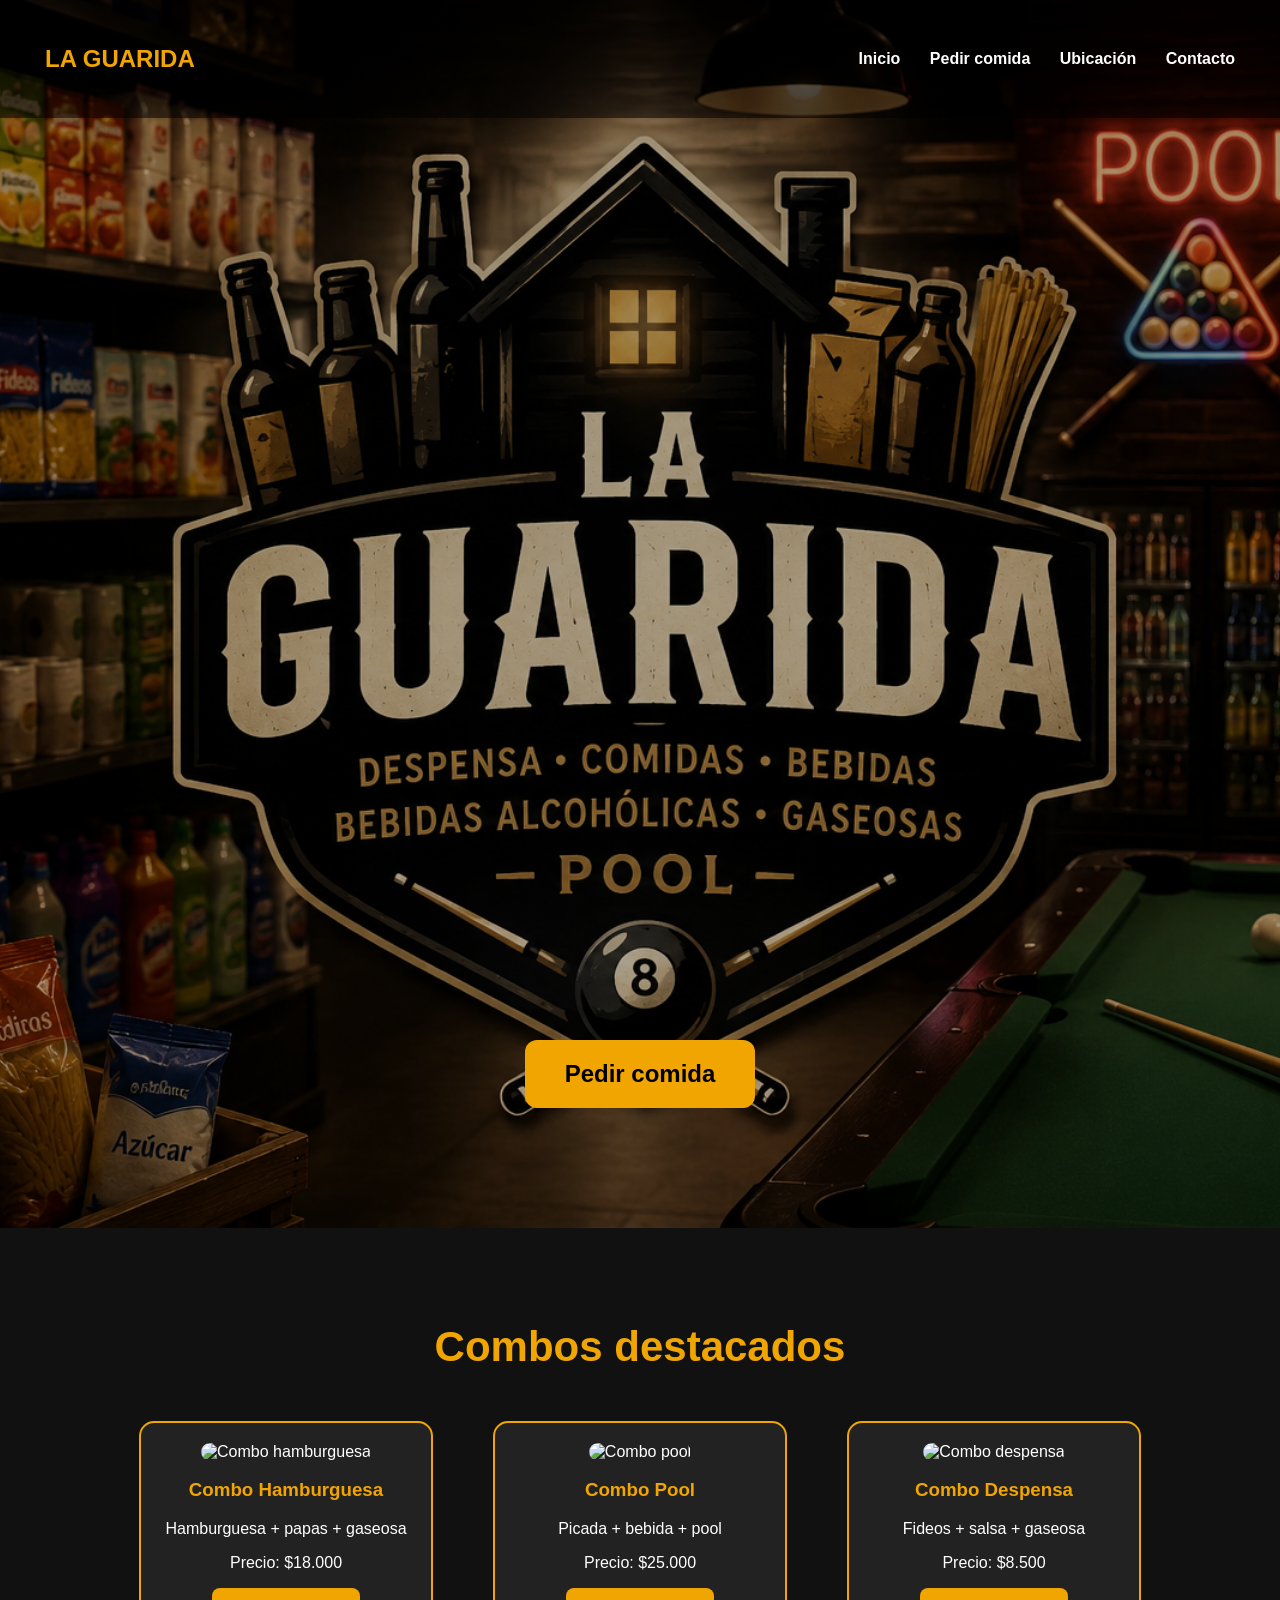
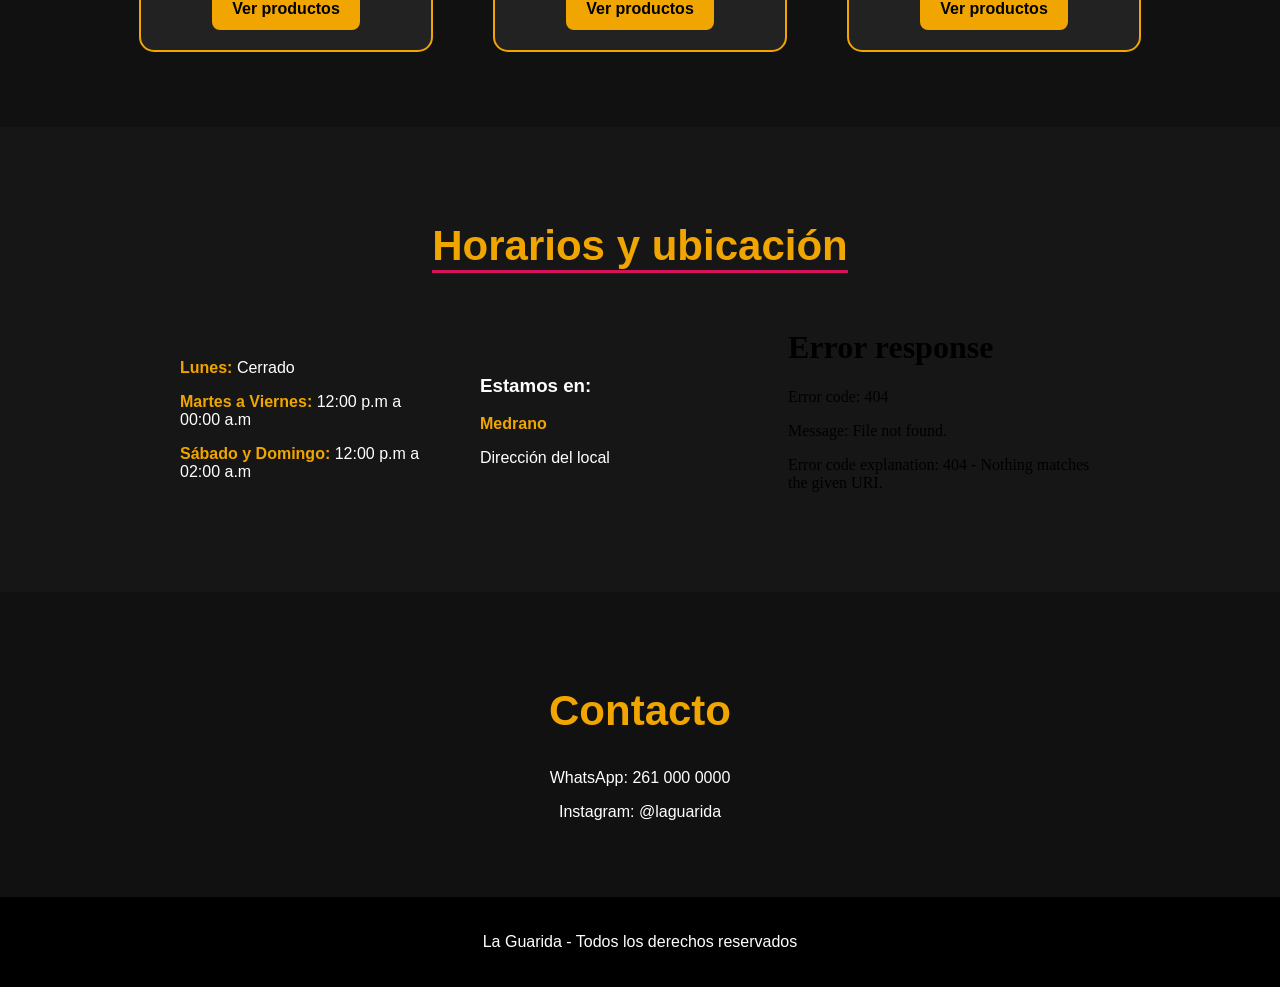
==== index.html @ c8bbaca8 "Add files via upload" ====
<!DOCTYPE html>
<html lang="es">
<head>
    <meta charset="UTF-8">
    <title>La Guarida</title>
    <link rel="stylesheet" href="style.css">
</head>

<body>

<header id="inicio" class="banner">
    <nav>
        <h2>LA GUARIDA</h2>

        <div>
            <a href="index.html">Inicio</a>
            <a href="productos.html">Pedir comida</a>
            <a href="#ubicacion">Ubicación</a>
            <a href="#contacto">Contacto</a>
        </div>
    </nav>

    <div class="contenido-banner">
        <a class="boton" href="productos.html">Pedir comida</a>
    </div>
</header>

<section id="combos">
    <h2>Combos destacados</h2>

    <div class="contenedor-productos">

        <div class="producto">
            <img src="combo1.jpg" alt="Combo hamburguesa">
            <h3>Combo Hamburguesa</h3>
            <p>Hamburguesa + papas + gaseosa</p>
            <p>Precio: $18.000</p>
            <a class="boton-producto" href="productos.html">Ver productos</a>
        </div>

        <div class="producto">
            <img src="combo2.jpg" alt="Combo pool">
            <h3>Combo Pool</h3>
            <p>Picada + bebida + pool</p>
            <p>Precio: $25.000</p>
            <a class="boton-producto" href="productos.html">Ver productos</a>
        </div>

        <div class="producto">
            <img src="combo3.jpg" alt="Combo despensa">
            <h3>Combo Despensa</h3>
            <p>Fideos + salsa + gaseosa</p>
            <p>Precio: $8.500</p>
            <a class="boton-producto" href="productos.html">Ver productos</a>
        </div>

    </div>
</section>

<section id="ubicacion" class="ubicacion">
    <h2>Horarios y ubicación</h2>

    <div class="contenedor-ubicacion">

        <div class="horarios">
            <p><strong>Lunes:</strong> Cerrado</p>
            <p><strong>Martes a Viernes:</strong> 12:00 p.m a 00:00 a.m</p>
            <p><strong>Sábado y Domingo:</strong> 12:00 p.m a 02:00 a.m</p>
        </div>

        <div class="direccion">
            <h3>Estamos en:</h3>
            <p><strong>Medrano</strong></p>
            <p>Dirección del local</p>
        </div>

        <div class="mapa">
            <iframe
                src="PEGAR_LINK_DE_GOOGLE_MAPS"
                width="320"
                height="220"
                style="border:0;"
                allowfullscreen=""
                loading="lazy">
            </iframe>
        </div>

    </div>
</section>

<section id="contacto">
    <h2>Contacto</h2>
    <p>WhatsApp: 261 000 0000</p>
    <p>Instagram: @laguarida</p>
</section>

<footer>
    <p>La Guarida - Todos los derechos reservados</p>
</footer>

</body>
</html>
---- style.css ----
body {
    margin: 0;
    font-family: Arial, sans-serif;
    background-color: #111;
    color: white;
}

.banner {
    min-height: 100vh;
    background-image: linear-gradient(rgba(0,0,0,0.3), rgba(0,0,0,0.3)), url("fondo.jpg");
    background-size: cover;
    background-position: center;
    background-repeat: no-repeat;
}

nav {
    display: flex;
    justify-content: space-between;
    align-items: center;
    padding: 25px 45px;
    background-color: rgba(0, 0, 0, 0.55);
}

nav h2 {
    color: #f0a500;
}

nav a {
    color: white;
    text-decoration: none;
    margin-left: 25px;
    font-weight: bold;
}

.contenido-banner {
    min-height: 110vh;
    display: flex;
    justify-content: center;
    align-items: flex-end;
    padding-bottom: 120px;
}

.boton {
    background-color: #f0a500;
    color: black;
    padding: 20px 40px;
    font-size: 24px;
    font-weight: bold;
    text-decoration: none;
    border-radius: 12px;
}

section {
    padding: 60px;
    text-align: center;
}

section h2 {
    font-size: 42px;
    color: #f0a500;
}

.contenedor-productos {
    display: flex;
    justify-content: center;
    gap: 30px;
    flex-wrap: wrap;
}

.producto {
    background-color: #222;
    border: 2px solid #f0a500;
    width: 250px;
    padding: 20px;
    border-radius: 15px;
    margin: 15px;
}

.producto img {
    width: 100%;
    height: 160px;
    object-fit: cover;
    border-radius: 10px;
}

.producto h3 {
    color: #f0a500;
}

.producto button,
.boton-producto {
    background-color: #f0a500;
    color: black;
    border: none;
    padding: 12px 20px;
    border-radius: 8px;
    cursor: pointer;
    font-weight: bold;
    text-decoration: none;
    display: inline-block;
}

.ubicacion {
    background-color: #161616;
}

.ubicacion h2 {
    border-bottom: 3px solid #d4145a;
    display: inline-block;
}

.contenedor-ubicacion {
    display: flex;
    justify-content: center;
    gap: 40px;
    align-items: center;
    flex-wrap: wrap;
}

.horarios,
.direccion {
    text-align: left;
    width: 260px;
}

.horarios strong,
.direccion strong {
    color: #f0a500;
}

.mapa iframe {
    border-radius: 12px;
}

#contacto {
    background-color: #111;
}

footer {
    background-color: black;
    text-align: center;
    padding: 20px;
}

.header-productos {
    background-color: #111;
}

.titulo-productos {
    text-align: center;
    padding: 70px 20px;
}

.titulo-productos h1 {
    font-size: 55px;
    color: #f0a500;
}

.filtros {
    background-color: #191919;
    padding: 30px;
}

.filtros a {
    background-color: #f0a500;
    color: black;
    text-decoration: none;
    padding: 14px 25px;
    border-radius: 8px;
    margin: 10px;
    font-weight: bold;
    display: inline-block;
}
nav button {
    background: none;
    border: none;
    color: white;
    font-weight: bold;
    margin-left: 25px;
    cursor: pointer;
}

nav button:hover {
    color: #f0a500;
}
.modal {
    display: none;
    position: fixed;
    z-index: 1000;
    left: 0;
    top: 0;
    width: 100%;
    height: 100%;
    background-color: rgba(0,0,0,0.8);
    justify-content: center;
    align-items: center;
}

.modal-contenido {
    background-color: #222;
    border: 2px solid #f0a500;
    padding: 30px;
    width: 90%;
    max-width: 500px;
    border-radius: 15px;
    text-align: center;
    color: white;
}

.cerrar {
    float: right;
    font-size: 30px;
    cursor: pointer;
    color: #f0a500;
}

.auto-delivery {
    font-size: 60px;
    margin: 20px;
}

.modal-contenido button {
    background-color: #f0a500;
    color: black;
    border: none;
    padding: 12px 20px;
    margin: 10px;
    border-radius: 8px;
    font-weight: bold;
    cursor: pointer;
}

.datos-delivery {
    display: none;
    margin-top: 20px;
}

.datos-delivery input {
    width: 85%;
    padding: 12px;
    border-radius: 8px;
    border: none;
    margin: 10px;
}
.modal {
    display: none;
    position: fixed;
    z-index: 1000;
    inset: 0;
    background-color: rgba(0,0,0,0.85);
    justify-content: center;
    align-items: center;
}

.modal-delivery {
    position: relative;
    background-color: #252530;
    color: white;
    width: 90%;
    max-width: 950px;
    min-height: 420px;
    border-radius: 20px;
    padding: 40px;
    display: flex;
    gap: 30px;
    align-items: center;
    border: 2px solid #f0a500;
}

.delivery-texto {
    width: 50%;
}

.delivery-texto h2 {
    font-size: 48px;
    color: #f0a500;
}

.delivery-imagen {
    width: 50%;
    text-align: center;
}

.delivery-imagen img {
    width: 100%;
    max-height: 350px;
    object-fit: contain;
}

.cerrar {
    position: absolute;
    top: 15px;
    right: 25px;
    font-size: 35px;
    cursor: pointer;
    color: #f0a500;
}

.modal-delivery button {
    background-color: #f0a500;
    color: black;
    border: none;
    padding: 13px 20px;
    border-radius: 25px;
    margin: 8px;
    font-weight: bold;
    cursor: pointer;
}

.datos-delivery {
    display: none;
    position: absolute;
    bottom: 25px;
    left: 40px;
    right: 40px;
    background-color: #1c1c24;
    padding: 20px;
    border-radius: 15px;
}

.datos-delivery input {
    width: 80%;
    padding: 12px;
    border-radius: 8px;
    border: none;
}
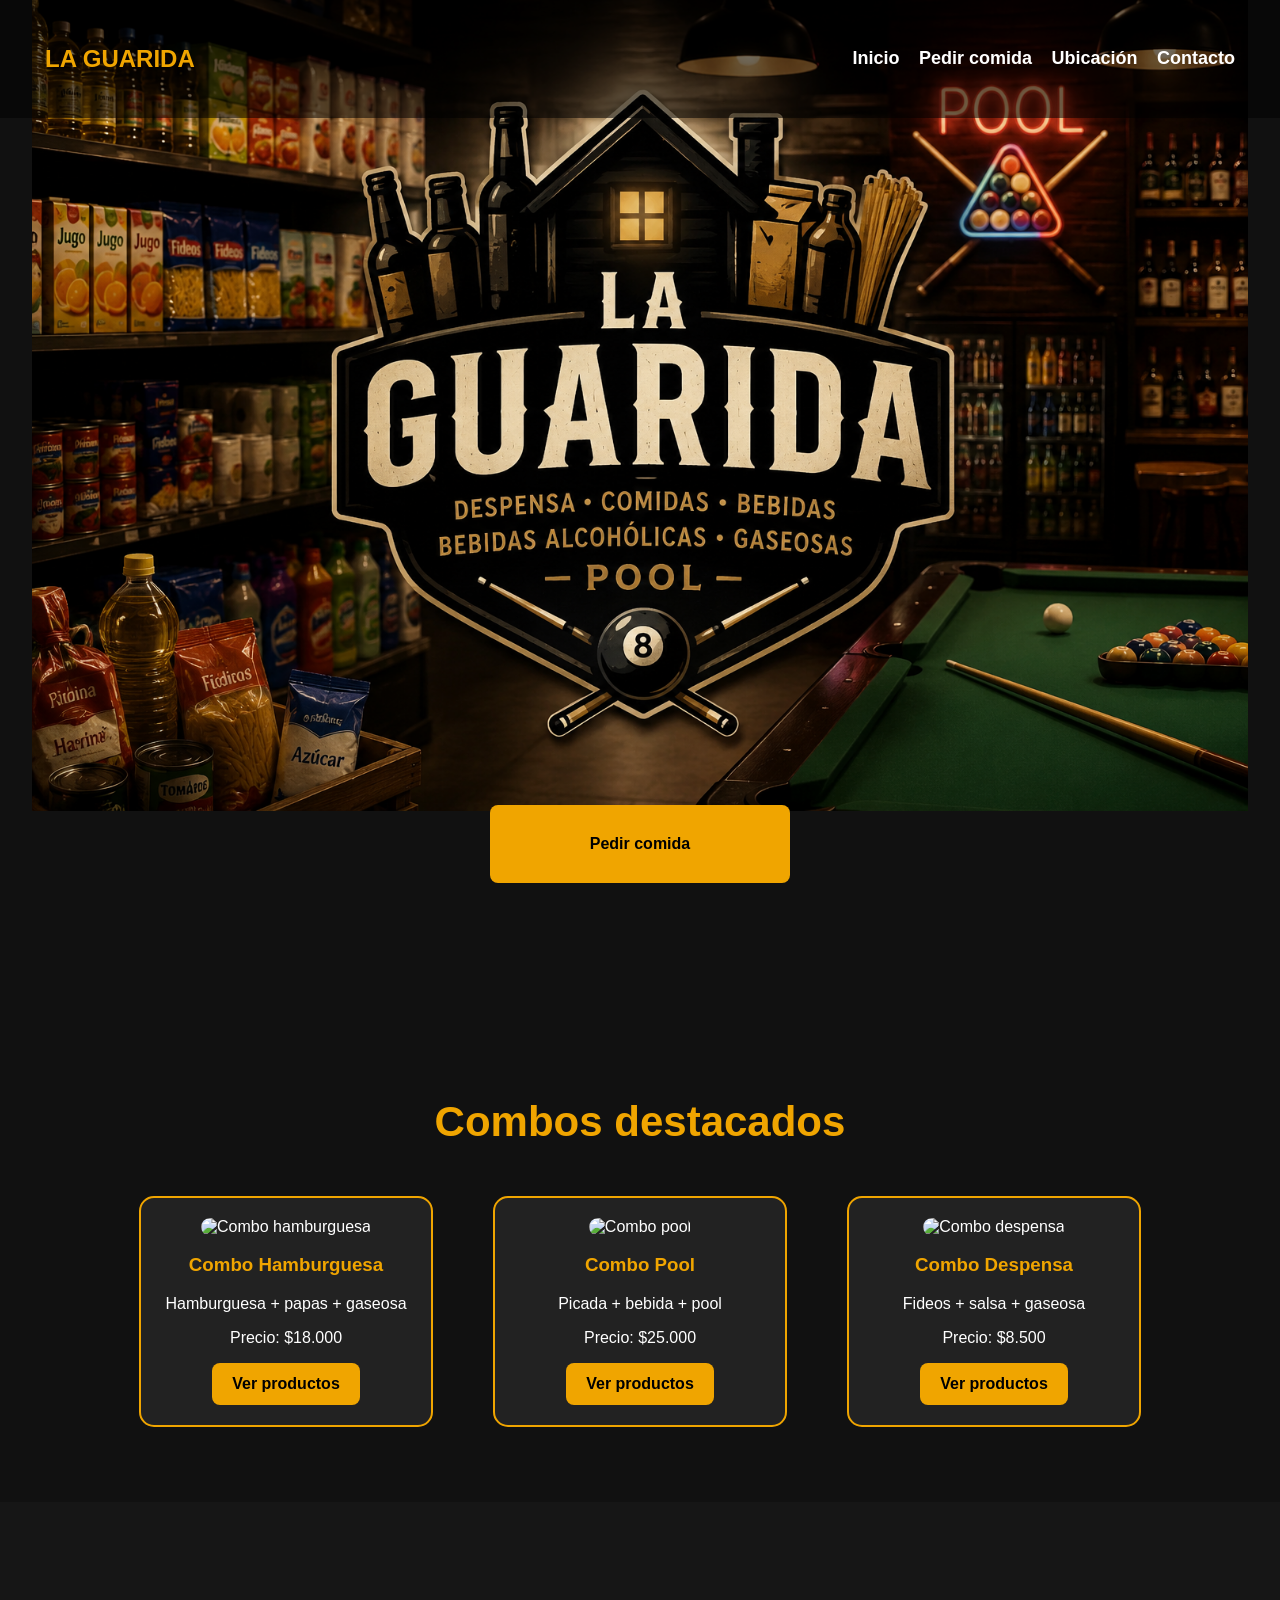
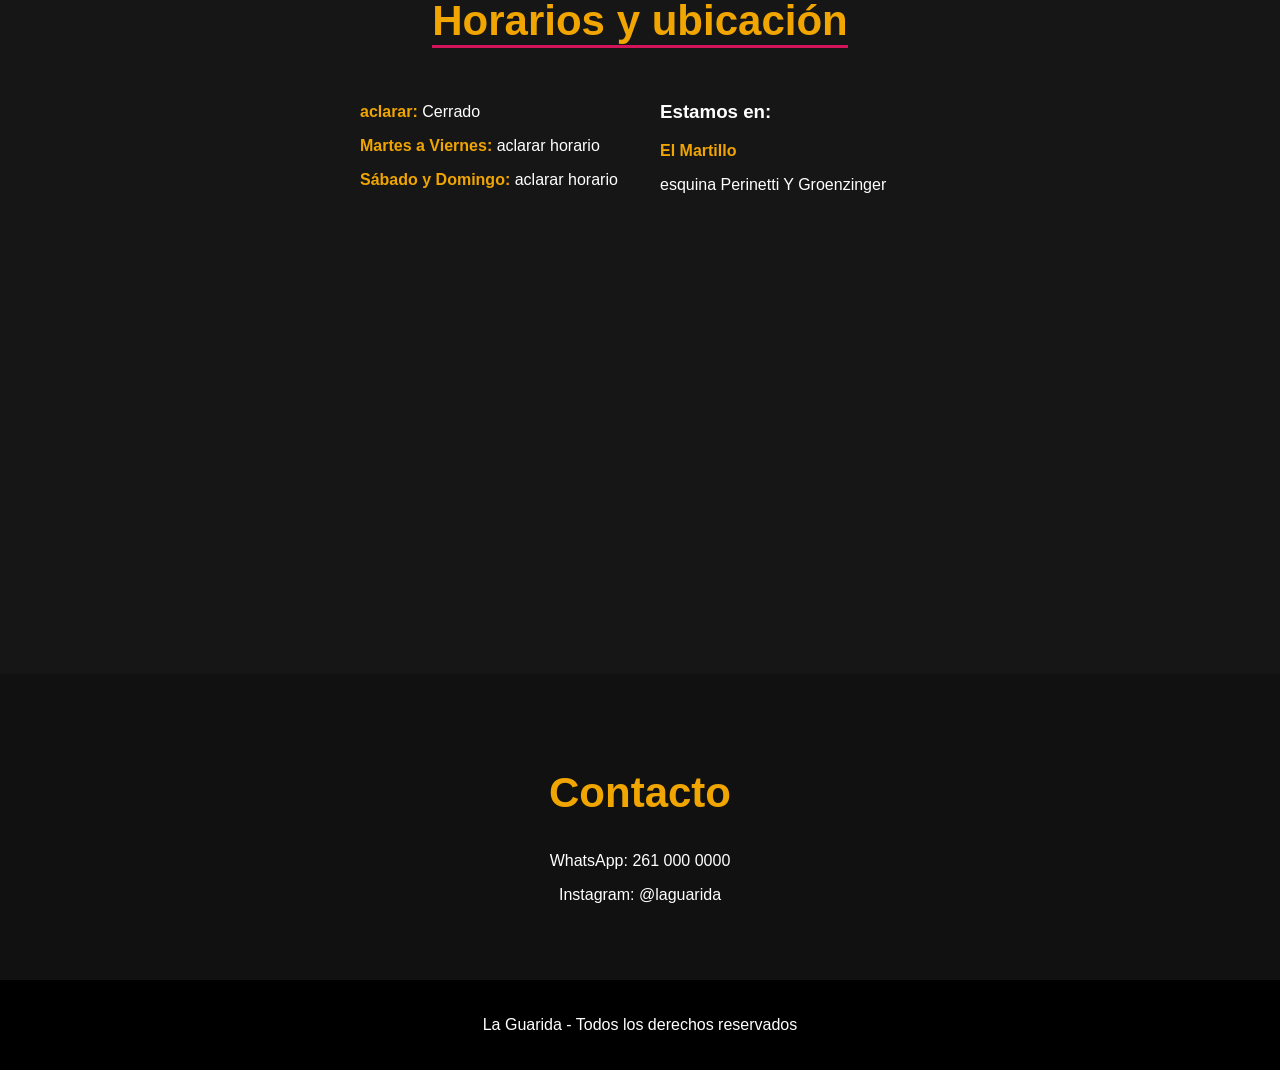
==== commit 3058daae: "Add files via upload" ====
--- a/index.html
+++ b/index.html
@@ -63,28 +63,27 @@
     <div class="contenedor-ubicacion">
 
         <div class="horarios">
-            <p><strong>Lunes:</strong> Cerrado</p>
-            <p><strong>Martes a Viernes:</strong> 12:00 p.m a 00:00 a.m</p>
-            <p><strong>Sábado y Domingo:</strong> 12:00 p.m a 02:00 a.m</p>
+            <p><strong>aclarar:</strong> Cerrado</p>
+            <p><strong>Martes a Viernes:</strong> aclarar horario</p>
+            <p><strong>Sábado y Domingo:</strong> aclarar horario</p>
         </div>
 
         <div class="direccion">
             <h3>Estamos en:</h3>
-            <p><strong>Medrano</strong></p>
-            <p>Dirección del local</p>
+            <p><strong>El Martillo</strong></p>
+            <p>esquina Perinetti Y Groenzinger</p>
         </div>
 
-        <div class="mapa">
-            <iframe
-                src="PEGAR_LINK_DE_GOOGLE_MAPS"
-                width="320"
-                height="220"
-                style="border:0;"
-                allowfullscreen=""
-                loading="lazy">
-            </iframe>
-        </div>
-
+       <div class="mapa">
+    <iframe
+    src="https://www.google.com/maps/embed?pb=!4v1781760002579!6m8!1m7!1s8xtYtqC5N8fZe4dStCeh6Q!2m2!1d-33.20335157104521!2d-68.65417195006333!3f89.82126799637032!4f-56.962777126539024!5f1.0366166788142799"
+    width="100%"
+    height="300"
+    style="border:0;"
+    allowfullscreen=""
+    loading="lazy">
+</iframe>
+</div>
     </div>
 </section>
 
--- a/style.css
+++ b/style.css
@@ -5,12 +5,11 @@
     color: white;
 }
 
-.banner {
-    min-height: 100vh;
-    background-image: linear-gradient(rgba(0,0,0,0.3), rgba(0,0,0,0.3)), url("fondo.jpg");
-    background-size: cover;
-    background-position: center;
+.banner{
+    background-image: url("fondo.jpg");
+    background-size: 95%;
     background-repeat: no-repeat;
+    background-position: center top;
 }
 
 nav {
@@ -28,12 +27,13 @@
 nav a {
     color: white;
     text-decoration: none;
-    margin-left: 25px;
-    font-weight: bold;
+    margin-left: 15px;
+    font-weight: bold;
+    font-size: 18px;
 }
 
 .contenido-banner {
-    min-height: 110vh;
+    min-height: 85vh;
     display: flex;
     justify-content: center;
     align-items: flex-end;
@@ -43,11 +43,10 @@
 .boton {
     background-color: #f0a500;
     color: black;
-    padding: 20px 40px;
-    font-size: 24px;
-    font-weight: bold;
+    padding: 30px 100px;
     text-decoration: none;
-    border-radius: 12px;
+    border-radius: 8px;
+    font-weight: bold;
 }
 
 section {
@@ -128,8 +127,16 @@
     color: #f0a500;
 }
 
+.mapa {
+    width: 90%;
+    max-width: 600px;
+    margin: 30px auto;
+}
+
 .mapa iframe {
-    border-radius: 12px;
+    width: 100%;
+    height: 300px;
+    border-radius: 15px;
 }
 
 #contacto {
@@ -323,4 +330,84 @@
     padding: 12px;
     border-radius: 8px;
     border: none;
+}
+@media (max-width: 768px) {
+
+    nav {
+        padding: 15px 20px;
+        flex-direction: column;
+        gap: 12px;
+    }
+
+    nav h2 {
+        font-size: 24px;
+        margin: 0;
+    }
+
+    nav div {
+        display: flex;
+        gap: 15px;
+        flex-wrap: wrap;
+        justify-content: center;
+    }
+
+    nav a {
+        font-size: 18px;
+        margin-left: 0;
+    }
+
+    .banner {
+        min-height: 100vh;
+        background-size: 90%;
+        background-position: center 120px;
+        background-repeat: no-repeat;
+    }
+
+    .contenido-banner {
+        min-height: 85vh;
+        display: flex;
+        justify-content: center;
+        align-items: flex-end;
+        padding-bottom: 70px;
+    }
+
+    .boton {
+        font-size: 22px;
+        padding: 18px 35px;
+        border-radius: 12px;
+    }
+
+}
+#comidas {
+    background-image:
+    linear-gradient(rgba(0,0,0,0.75), rgba(0,0,0,0.75)),
+    url("fondo-comidas.jpg");
+
+    background-size: cover;
+    background-position: center;
+    background-repeat: no-repeat;
+
+    padding: 80px 20px;
+}
+#despensa {
+    background-image:
+    linear-gradient(rgba(0,0,0,0.75), rgba(0,0,0,0.75)),
+    url("fondo-despensa.jpg");
+
+    background-size: cover;
+    background-position: center;
+    background-repeat: no-repeat;
+
+    padding: 80px 20px;
+}
+#bebidas {
+    background-image:
+    linear-gradient(rgba(0,0,0,0.75), rgba(0,0,0,0.75)),
+    url("fondo-bebidas.jpg");
+
+    background-size: cover;
+    background-position: center;
+    background-repeat: no-repeat;
+
+    padding: 80px 20px;
 }
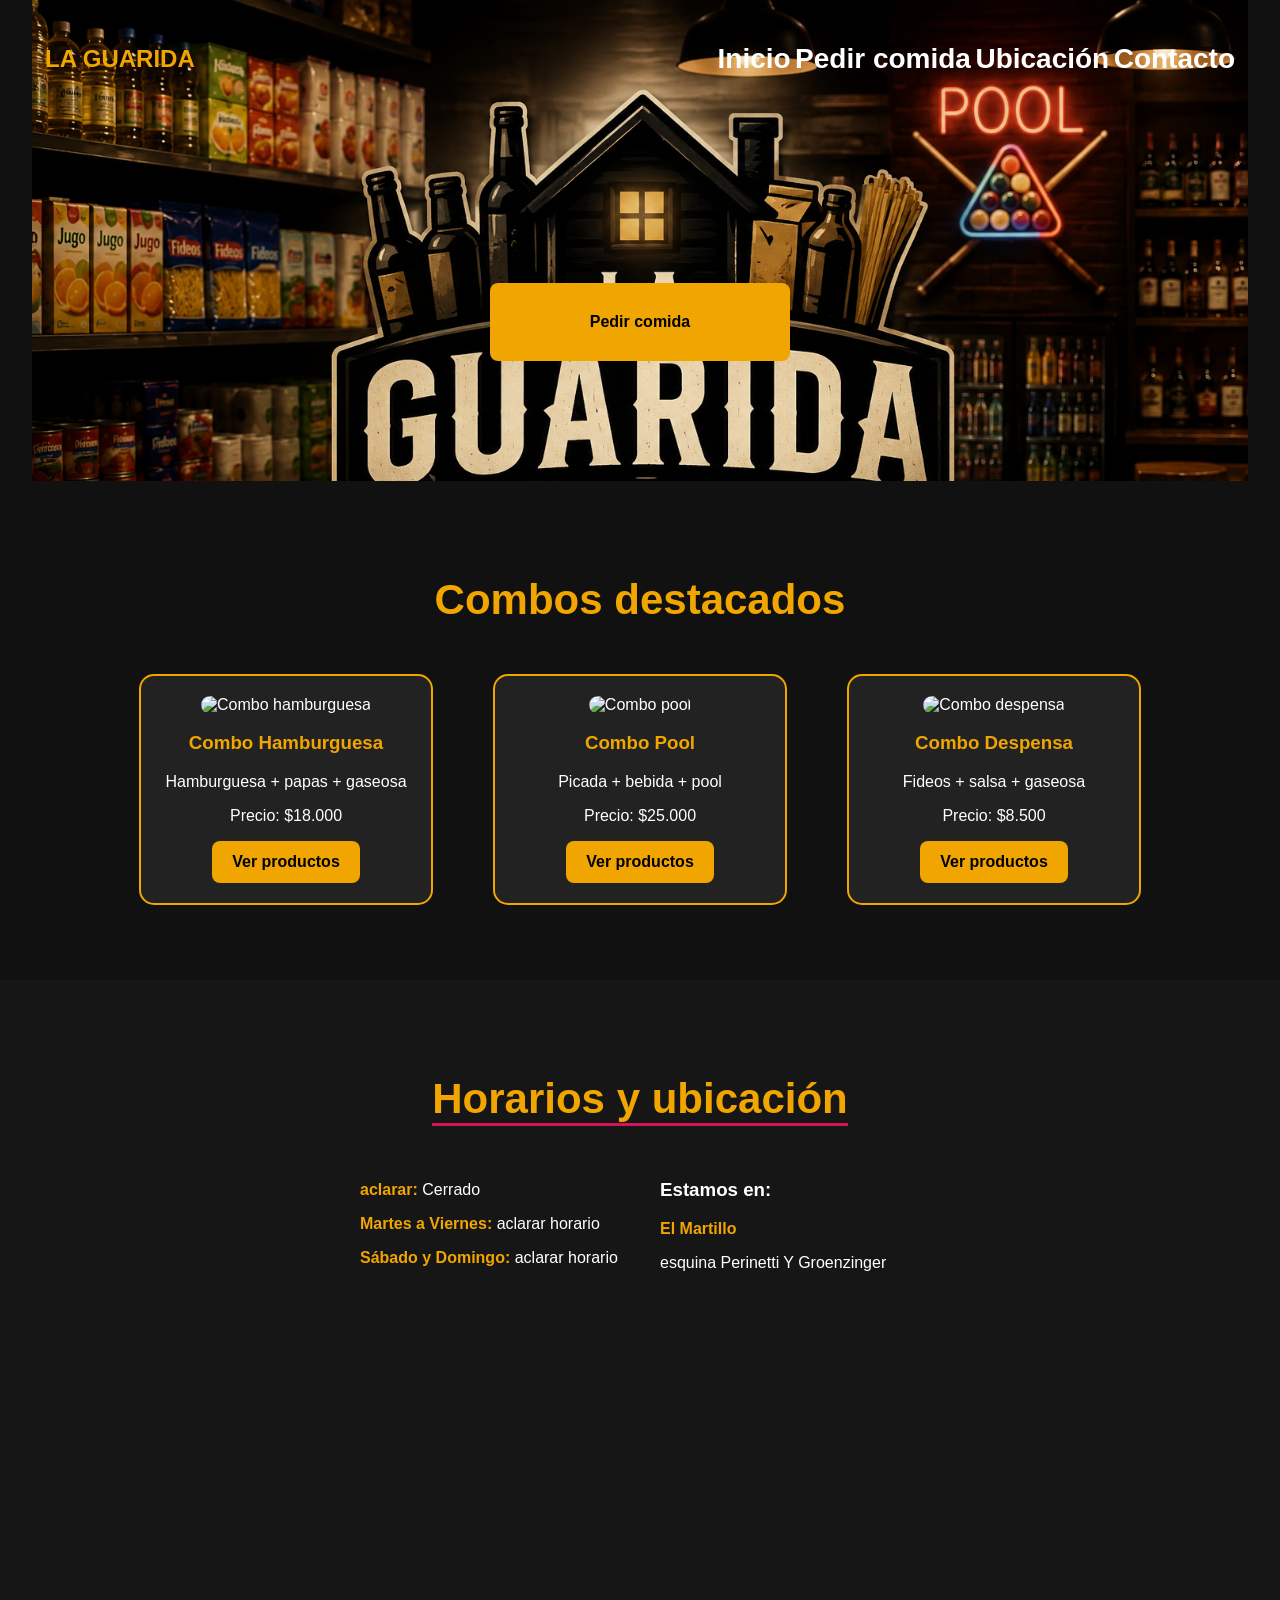
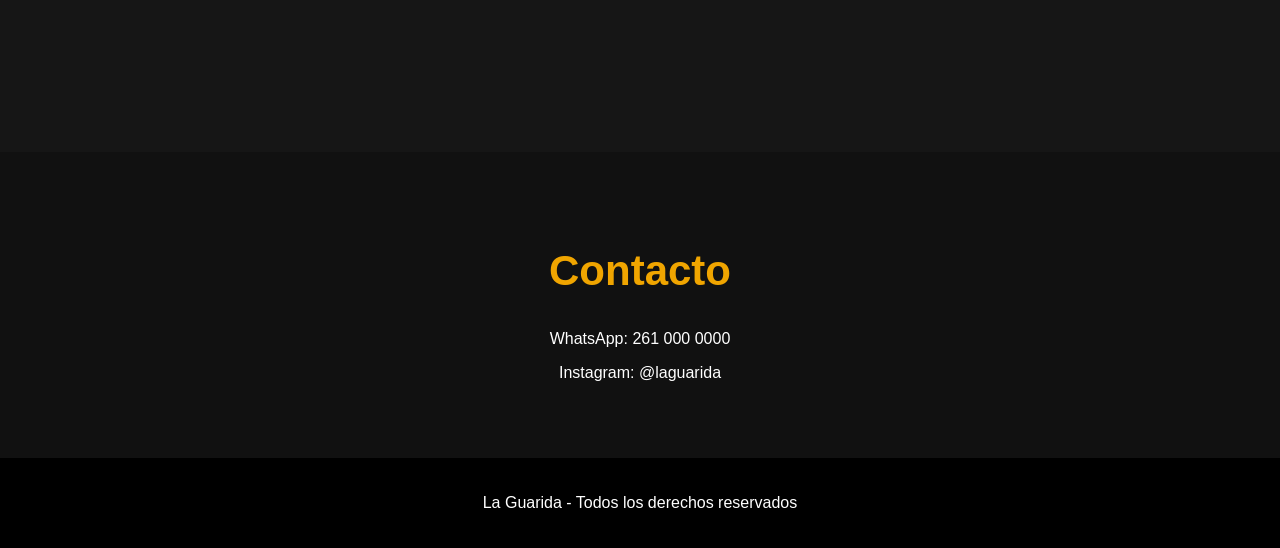
==== commit 166d2346: "Add files via upload" ====
--- a/index.html
+++ b/index.html
@@ -2,6 +2,7 @@
 <html lang="es">
 <head>
     <meta charset="UTF-8">
+    <meta name="viewport" content="width=device-width, initial-scale=1.0">
     <title>La Guarida</title>
     <link rel="stylesheet" href="style.css">
 </head>
--- a/style.css
+++ b/style.css
@@ -5,7 +5,8 @@
     color: white;
 }
 
-.banner{
+.banner {
+    position: relative;
     background-image: url("fondo.jpg");
     background-size: 95%;
     background-repeat: no-repeat;
@@ -17,7 +18,6 @@
     justify-content: space-between;
     align-items: center;
     padding: 25px 45px;
-    background-color: rgba(0, 0, 0, 0.55);
 }
 
 nav h2 {
@@ -27,13 +27,19 @@
 nav a {
     color: white;
     text-decoration: none;
-    margin-left: 15px;
-    font-weight: bold;
-    font-size: 18px;
+    font-weight: bold;
+    font-size: 28px;
+}
+
+.menu {
+    margin-left: auto;
+    display: flex;
+    justify-content: flex-end;
+    gap: 8px;
 }
 
 .contenido-banner {
-    min-height: 85vh;
+    min-height: 27vh;
     display: flex;
     justify-content: center;
     align-items: flex-end;
@@ -150,17 +156,22 @@
 }
 
 .header-productos {
-    background-color: #111;
+    position: relative;
+    background: linear-gradient(
+        to bottom,
+        #810202fd,
+        #be4107
+    );
 }
 
 .titulo-productos {
     text-align: center;
-    padding: 70px 20px;
+    padding: 130px 20px 70px;
 }
 
 .titulo-productos h1 {
     font-size: 55px;
-    color: #f0a500;
+    color: #f1ecdb;
 }
 
 .filtros {
@@ -178,77 +189,21 @@
     font-weight: bold;
     display: inline-block;
 }
+
+.filtros button {
+    font-size: 24px;
+    padding: 15px 25px;
+    font-weight: bold;
+}
+
 nav button {
-    background: none;
-    border: none;
-    color: white;
-    font-weight: bold;
-    margin-left: 25px;
-    cursor: pointer;
+    font-size: 16px !important;
 }
 
 nav button:hover {
     color: #f0a500;
 }
-.modal {
-    display: none;
-    position: fixed;
-    z-index: 1000;
-    left: 0;
-    top: 0;
-    width: 100%;
-    height: 100%;
-    background-color: rgba(0,0,0,0.8);
-    justify-content: center;
-    align-items: center;
-}
-
-.modal-contenido {
-    background-color: #222;
-    border: 2px solid #f0a500;
-    padding: 30px;
-    width: 90%;
-    max-width: 500px;
-    border-radius: 15px;
-    text-align: center;
-    color: white;
-}
-
-.cerrar {
-    float: right;
-    font-size: 30px;
-    cursor: pointer;
-    color: #f0a500;
-}
-
-.auto-delivery {
-    font-size: 60px;
-    margin: 20px;
-}
-
-.modal-contenido button {
-    background-color: #f0a500;
-    color: black;
-    border: none;
-    padding: 12px 20px;
-    margin: 10px;
-    border-radius: 8px;
-    font-weight: bold;
-    cursor: pointer;
-}
-
-.datos-delivery {
-    display: none;
-    margin-top: 20px;
-}
-
-.datos-delivery input {
-    width: 85%;
-    padding: 12px;
-    border-radius: 8px;
-    border: none;
-    margin: 10px;
-}
+
 .modal {
     display: none;
     position: fixed;
@@ -259,6 +214,17 @@
     align-items: center;
 }
 
+.modal-contenido {
+    background-color: #222;
+    border: 2px solid #f0a500;
+    padding: 30px;
+    width: 90%;
+    max-width: 500px;
+    border-radius: 15px;
+    text-align: center;
+    color: white;
+}
+
 .modal-delivery {
     position: relative;
     background-color: #252530;
@@ -303,6 +269,7 @@
     color: #f0a500;
 }
 
+.modal-contenido button,
 .modal-delivery button {
     background-color: #f0a500;
     color: black;
@@ -312,6 +279,11 @@
     margin: 8px;
     font-weight: bold;
     cursor: pointer;
+}
+
+.auto-delivery {
+    font-size: 60px;
+    margin: 20px;
 }
 
 .datos-delivery {
@@ -331,83 +303,122 @@
     border-radius: 8px;
     border: none;
 }
-@media (max-width: 768px) {
-
-    nav {
-        padding: 15px 20px;
-        flex-direction: column;
-        gap: 12px;
-    }
-
-    nav h2 {
-        font-size: 24px;
-        margin: 0;
-    }
-
-    nav div {
-        display: flex;
-        gap: 15px;
-        flex-wrap: wrap;
-        justify-content: center;
-    }
-
-    nav a {
-        font-size: 18px;
-        margin-left: 0;
-    }
-
-    .banner {
-        min-height: 100vh;
-        background-size: 90%;
-        background-position: center 120px;
-        background-repeat: no-repeat;
-    }
-
-    .contenido-banner {
-        min-height: 85vh;
-        display: flex;
-        justify-content: center;
-        align-items: flex-end;
-        padding-bottom: 70px;
-    }
-
-    .boton {
-        font-size: 22px;
-        padding: 18px 35px;
-        border-radius: 12px;
-    }
-
-}
+
 #comidas {
     background-image:
     linear-gradient(rgba(0,0,0,0.75), rgba(0,0,0,0.75)),
     url("fondo-comidas.jpg");
-
     background-size: cover;
     background-position: center;
     background-repeat: no-repeat;
-
     padding: 80px 20px;
 }
+
 #despensa {
     background-image:
     linear-gradient(rgba(0,0,0,0.75), rgba(0,0,0,0.75)),
     url("fondo-despensa.jpg");
-
     background-size: cover;
     background-position: center;
     background-repeat: no-repeat;
-
     padding: 80px 20px;
 }
+
 #bebidas {
     background-image:
     linear-gradient(rgba(0,0,0,0.75), rgba(0,0,0,0.75)),
     url("fondo-bebidas.jpg");
-
     background-size: cover;
     background-position: center;
     background-repeat: no-repeat;
-
     padding: 80px 20px;
+}
+
+.btn-eliminar {
+    background-color: #ff3b3b;
+    color: white;
+    border: none;
+    border-radius: 50%;
+    margin-left: 10px;
+    width: 28px;
+    height: 28px;
+    cursor: pointer;
+}
+
+@media (max-width: 768px) {
+
+    body {
+        font-size: 22px !important;
+    }
+
+    nav {
+        padding: 25px 35px;
+    }
+
+    nav h2 {
+        font-size: 20px !important;
+    }
+
+    nav a,
+    nav button {
+        font-size: 22px !important;
+    }
+
+    .titulo-productos h1 {
+        font-size: 52px !important;
+    }
+
+    .titulo-productos p {
+        font-size: 24px !important;
+    }
+
+    .filtros button {
+        font-size: 20px !important;
+        padding: 14px 22px !important;
+    }
+
+    .categoria h2 {
+        font-size: 48px !important;
+    }
+
+    .producto h3 {
+        font-size: 30px !important;
+    }
+
+    .producto p {
+        font-size: 24px !important;
+    }
+
+    .producto button {
+        font-size: 22px !important;
+        padding: 16px 30px !important;
+    }
+}
+.header-productos nav {
+    display: flex;
+    justify-content: space-between;
+    align-items: center;
+}
+
+.header-productos .menu {
+    margin-left: auto;
+}
+.header-productos{
+    position: relative;
+}
+
+.inicio-banner{
+    position: absolute;
+    top: 35px;
+    right: 50px;
+
+    color: white;
+    text-decoration: none;
+    font-size: 28px;
+    font-weight: bold;
+}
+
+.titulo-productos{
+    text-align: center;
+    padding: 70px 20px;
 }
